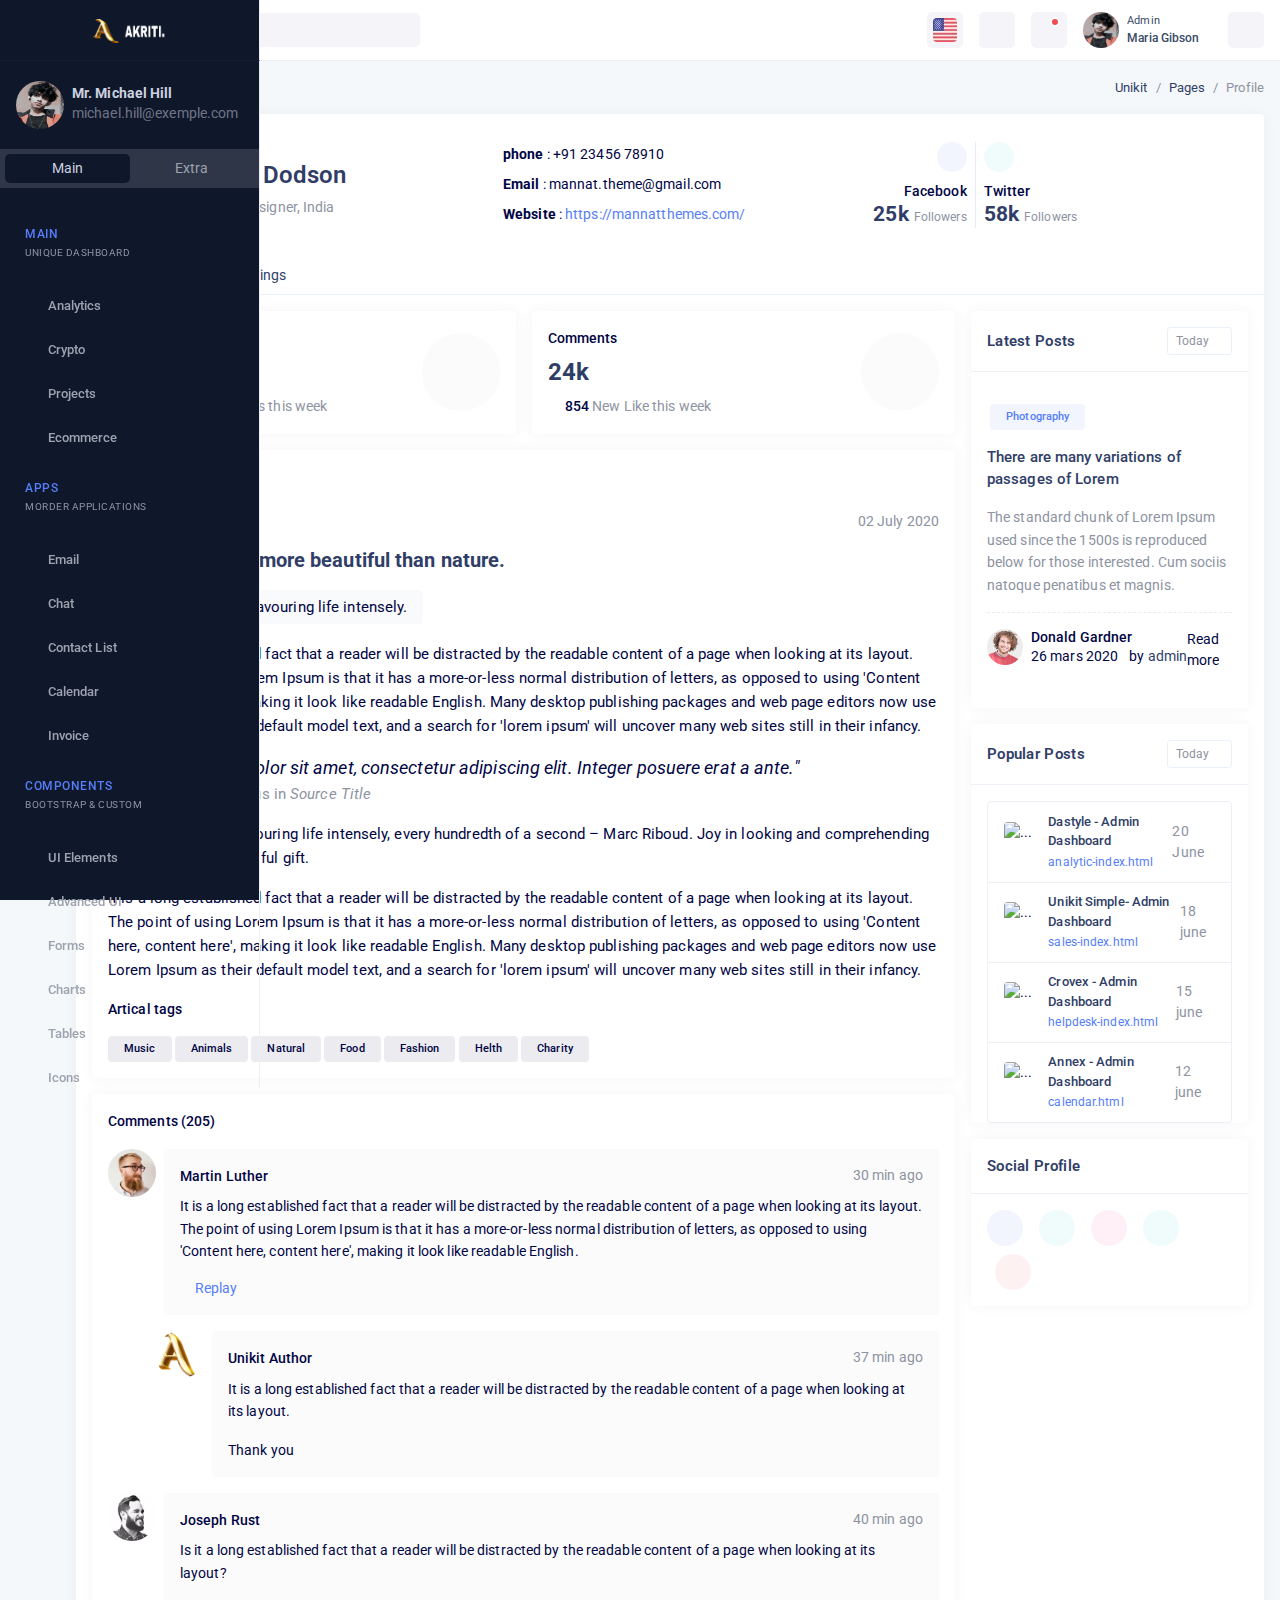
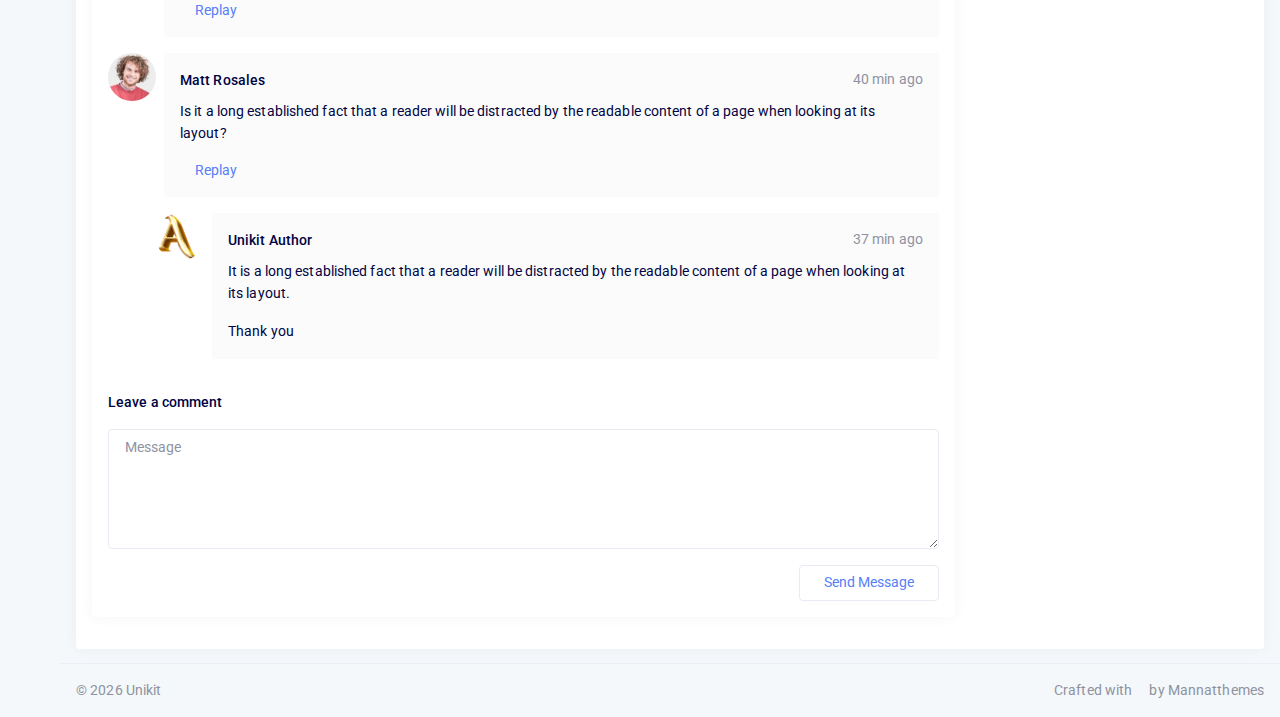
==== dashboard/pages-profile.html @ b18ce58a "Files added" ====
<!DOCTYPE html>
<html lang="en">

    <head>
        

        <meta charset="utf-8" />
                <title>Unikit - Admin & Dashboard Template</title>
                <meta name="viewport" content="width=device-width, initial-scale=1, shrink-to-fit=no">
                <meta content="Premium Multipurpose Admin & Dashboard Template" name="description" />
                <meta content="" name="author" />
                <meta http-equiv="X-UA-Compatible" content="IE=edge" />

                <!-- App favicon -->
                <link rel="shortcut icon" href="assets/images/favicon.ico">

       

        <link href="assets/plugins/tobii/tobii.min.css" rel="stylesheet" type="text/css" />

         <!-- App css -->
         <link href="assets/css/bootstrap.min.css" rel="stylesheet" type="text/css" />
         <link href="assets/css/icons.min.css" rel="stylesheet" type="text/css" />
         <link href="assets/css/app.min.css" rel="stylesheet" type="text/css" />

    </head>

    <body id="body" class="dark-sidebar">
    <!-- leftbar-menu -->
    <div class="left-sidebar">
        <!-- LOGO -->
        <div class="brand">
            <a href="index.html" class="logo">
                <span>
                    <img src="assets/images/logo-sm.png" alt="logo-small" class="logo-sm">
                </span>
                <span>
                    <img src="assets/images/logo.png" alt="logo-large" class="logo-lg logo-light">
                    <img src="assets/images/logo-dark.png" alt="logo-large" class="logo-lg logo-dark">
                </span>
            </a>
        </div>
        <div class="sidebar-user-pro media border-end">                    
            <div class="position-relative mx-auto">
                <img src="assets/images/users/user-4.jpg" alt="user" class="rounded-circle thumb-md">
                <span class="online-icon position-absolute end-0"><i class="mdi mdi-record text-success"></i></span>
            </div>
            <div class="media-body ms-2 user-detail align-self-center">
                <h5 class="font-14 m-0 fw-bold">Mr. Michael Hill </h5>  
                <p class="opacity-50 mb-0">michael.hill@exemple.com</p>          
            </div>                    
        </div>
        <div class="border-end">
            <ul class="nav nav-tabs menu-tab nav-justified" role="tablist">
                <li class="nav-item">
                    <a class="nav-link active" data-bs-toggle="tab" href="#Main" role="tab" aria-selected="true">M<span>ain</span></a>
                </li>
                <li class="nav-item">
                    <a class="nav-link" data-bs-toggle="tab" href="#Extra" role="tab" aria-selected="false">E<span>xtra</span></a>
                </li>
            </ul>
        </div>
        <!-- Tab panes -->
    
        <!--end logo-->
        <div class="menu-content h-100" data-simplebar>
            <div class="menu-body navbar-vertical">
                <div class="collapse navbar-collapse tab-content" id="sidebarCollapse">
                    <!-- Navigation -->
                    <ul class="navbar-nav tab-pane active" id="Main" role="tabpanel">
                        <li class="menu-label mt-0 text-primary font-12 fw-semibold">M<span>ain</span><br><span class="font-10 text-secondary fw-normal">Unique Dashboard</span></li>                    
                        <li class="nav-item">
                            <a class="nav-link" href="#sidebarAnalytics" data-bs-toggle="collapse" role="button"
                                aria-expanded="false" aria-controls="sidebarAnalytics">
                                <i class="ti ti-stack menu-icon"></i>
                                <span>Analytics</span>
                            </a>
                            <div class="collapse " id="sidebarAnalytics">
                                <ul class="nav flex-column">
                                    <li class="nav-item">
                                        <a class="nav-link" href="index.html">Dashboard</a>
                                    </li><!--end nav-item-->
                                    <li class="nav-item">
                                        <a href="analytics-customers.html" class="nav-link ">Customers</a>
                                    </li><!--end nav-item-->
                                    <li class="nav-item">
                                        <a href="analytics-reports.html" class="nav-link ">Reports</a>
                                    </li><!--end nav-item-->
                                </ul><!--end nav-->
                            </div><!--end sidebarAnalytics-->
                        </li><!--end nav-item-->

                        <li class="nav-item">
                            <a class="nav-link" href="#sidebarCrypto" data-bs-toggle="collapse" role="button"
                                aria-expanded="false" aria-controls="sidebarCrypto">
                                <i class="ti ti-currency-bitcoin menu-icon"></i>
                                <span>Crypto</span>
                            </a>
                            <div class="collapse " id="sidebarCrypto">
                                <ul class="nav flex-column">
                                    <li class="nav-item">
                                        <a class="nav-link" href="crypto-index.html">Dashboard</a>
                                    </li><!--end nav-item-->
                                    <li class="nav-item">
                                        <a class="nav-link" href="crypto-exchange.html">Exchange</a>
                                    </li><!--end nav-item-->
                                    <li class="nav-item">
                                        <a class="nav-link" href="crypto-wallet.html">Wallet</a>
                                    </li><!--end nav-item-->
                                    <li class="nav-item">
                                        <a class="nav-link" href="crypto-news.html">Crypto News</a>
                                    </li><!--end nav-item-->
                                    <li class="nav-item">
                                        <a class="nav-link" href="crypto-ico.html">ICO List</a>
                                    </li><!--end nav-item-->
                                    <li class="nav-item">
                                        <a class="nav-link" href="crypto-settings.html">Settings</a>
                                    </li><!--end nav-item-->
                                </ul><!--end nav-->
                            </div><!--end sidebarCrypto-->
                        </li><!--end nav-item-->

                        <li class="nav-item">
                            <a class="nav-link" href="#sidebarProjects" data-bs-toggle="collapse" role="button"
                                aria-expanded="false" aria-controls="sidebarProjects">
                                <i class="ti ti-brand-asana menu-icon"></i>
                                <span>Projects</span>
                            </a>
                            <div class="collapse " id="sidebarProjects">
                                <ul class="nav flex-column">
                                    <li class="nav-item">
                                        <a class="nav-link" href="projects-index.html">Dashboard</a>
                                    </li><!--end nav-item-->
                                    <li class="nav-item">
                                        <a class="nav-link" href="projects-clients.html">Clients</a>
                                    </li><!--end nav-item-->
                                    <li class="nav-item">
                                        <a class="nav-link" href="projects-team.html">Team</a>
                                    </li><!--end nav-item-->
                                    <li class="nav-item">
                                        <a class="nav-link" href="projects-project.html">Project</a>
                                    </li><!--end nav-item-->
                                    <li class="nav-item">
                                        <a class="nav-link" href="projects-task.html">Task</a>
                                    </li><!--end nav-item-->
                                    <li class="nav-item">
                                        <a class="nav-link" href="projects-kanban-board.html">Kanban Board</a>
                                    </li><!--end nav-item-->
                                    <li class="nav-item">
                                        <a class="nav-link" href="projects-chat.html">Chat</a>
                                    </li><!--end nav-item-->
                                    <li class="nav-item">
                                        <a class="nav-link" href="projects-users.html">Users</a>
                                    </li><!--end nav-item-->
                                    <li class="nav-item">
                                        <a class="nav-link" href="projects-create.html">Project Create</a>
                                    </li><!--end nav-item--> 
                                </ul><!--end nav-->
                            </div><!--end sidebarProjects-->
                        </li><!--end nav-item-->

                        <li class="nav-item">
                            <a class="nav-link" href="#sidebarEcommerce" data-bs-toggle="collapse" role="button"
                                aria-expanded="false" aria-controls="sidebarEcommerce">
                                <i class="ti ti-shopping-cart menu-icon"></i>
                                <span>Ecommerce</span>
                            </a>
                            <div class="collapse " id="sidebarEcommerce">
                                <ul class="nav flex-column">
                                    <li class="nav-item">
                                        <a class="nav-link" href="ecommerce-index.html">Dashboard</a>
                                    </li><!--end nav-item-->
                                    <li class="nav-item">
                                        <a class="nav-link" href="ecommerce-products.html">Products</a>
                                    </li><!--end nav-item-->
                                    <li class="nav-item">
                                        <a class="nav-link" href="ecommerce-product-list.html">Product List</a>
                                    </li><!--end nav-item-->
                                    <li class="nav-item">
                                        <a class="nav-link" href="ecommerce-product-detail.html">Product Detail</a>
                                    </li><!--end nav-item-->
                                    <li class="nav-item">
                                        <a class="nav-link" href="ecommerce-cart.html">Cart</a>
                                    </li><!--end nav-item-->
                                    <li class="nav-item">
                                        <a class="nav-link" href="ecommerce-checkout.html">Checkout</a>
                                    </li><!--end nav-item-->
                                </ul><!--end nav-->
                            </div><!--end sidebarEcommerce-->
                        </li><!--end nav-item-->

                        <li class="menu-label mt-0 text-primary font-12 fw-semibold">A<span>pps</span><br><span class="font-10 text-secondary fw-normal">Morder Applications</span></li>

                        <li class="nav-item">
                            <a class="nav-link" href="#sidebarEmail" data-bs-toggle="collapse" role="button"
                                aria-expanded="false" aria-controls="sidebarEmail">
                                <i class="ti ti-mail menu-icon"></i>
                                <span>Email</span>
                            </a>
                            <div class="collapse " id="sidebarEmail">
                                <ul class="nav flex-column">
                                    <li class="nav-item">
                                        <a class="nav-link" href="apps-email-inbox.html">Inbox</a>
                                    </li><!--end nav-item-->
                                    <li class="nav-item">
                                        <a class="nav-link" href="apps-email-read.html">Read Email</a>
                                    </li><!--end nav-item--> 
                                </ul><!--end nav-->
                            </div><!--end sidebarEmail-->
                        </li><!--end nav-item-->

                        <li class="nav-item">
                            <a class="nav-link" href="apps-chat.html"><i class="ti ti-brand-hipchat menu-icon"></i><span>Chat</span></a>
                        </li><!--end nav-item-->
                        <li class="nav-item">
                            <a class="nav-link" href="apps-contact-list.html"><i class="ti ti-headphones menu-icon"></i><span>Contact List</span></a>
                        </li><!--end nav-item-->
                        <li class="nav-item">
                            <a class="nav-link" href="apps-calendar.html"><i class="ti ti-calendar menu-icon"></i><span>Calendar</span></a>
                        </li><!--end nav-item-->
                        <li class="nav-item">
                            <a class="nav-link" href="apps-invoice.html"><i class="ti ti-file-invoice menu-icon"></i><span>Invoice</span></a>
                        </li><!--end nav-item-->
                        <li class="menu-label mt-0 text-primary font-12 fw-semibold">C<span>omponents</span><br><span class="font-10 text-secondary fw-normal">Bootstrap & Custom</span></li> 
                        <li class="nav-item">
                            <a class="nav-link" href="#sidebarElements" data-bs-toggle="collapse" role="button"
                                aria-expanded="false" aria-controls="sidebarElements">
                                <i class="ti ti-planet menu-icon"></i>
                            <span>UI Elements</span>
                            </a>
                            <div class="collapse " id="sidebarElements">
                                <ul class="nav flex-column">
                                    <li class="nav-item">
                                        <a class="nav-link" href="ui-alerts.html">Alerts</a>
                                    </li><!--end nav-item--> 
                                    <li class="nav-item">
                                        <a class="nav-link" href="ui-avatar.html">Avatar</a>
                                    </li><!--end nav-item-->
                                    <li class="nav-item">
                                        <a class="nav-link" href="ui-buttons.html">Buttons</a>
                                    </li><!--end nav-item-->
                                    <li class="nav-item">
                                        <a class="nav-link" href="ui-badges.html">Badges</a>
                                    </li><!--end nav-item-->
                                    <li class="nav-item">
                                        <a class="nav-link" href="ui-cards.html">Cards</a>
                                    </li><!--end nav-item-->
                                    <li class="nav-item">
                                        <a class="nav-link" href="ui-carousels.html">Carousels</a>
                                    </li><!--end nav-item-->                                
                                    <li class="nav-item">
                                        <a class="nav-link" href="ui-dropdowns.html">Dropdowns</a>
                                    </li><!--end nav-item-->                                   
                                    <li class="nav-item">
                                        <a class="nav-link" href="ui-grids.html">Grids</a>
                                    </li><!--end nav-item-->                                
                                    <li class="nav-item">
                                        <a class="nav-link" href="ui-images.html">Images</a>
                                    </li><!--end nav-item-->
                                    <li class="nav-item">
                                        <a class="nav-link" href="ui-list.html">List</a>
                                    </li><!--end nav-item-->                                   
                                    <li class="nav-item">
                                        <a class="nav-link" href="ui-modals.html">Modals</a>
                                    </li><!--end nav-item-->
                                    <li class="nav-item">
                                        <a class="nav-link" href="ui-navs.html">Navs</a>
                                    </li><!--end nav-item-->
                                    <li class="nav-item">
                                        <a class="nav-link" href="ui-navbar.html">Navbar</a>
                                    </li><!--end nav-item--> 
                                    <li class="nav-item">
                                        <a class="nav-link" href="ui-paginations.html">Paginations</a>
                                    </li><!--end nav-item-->   
                                    <li class="nav-item">
                                        <a class="nav-link" href="ui-popover-tooltips.html">Popover & Tooltips</a>
                                    </li><!--end nav-item-->                                
                                    <li class="nav-item">
                                        <a class="nav-link" href="ui-progress.html">Progress</a>
                                    </li><!--end nav-item-->                                
                                    <li class="nav-item">
                                        <a class="nav-link" href="ui-spinners.html">Spinners</a>
                                    </li><!--end nav-item-->
                                    <li class="nav-item">
                                        <a class="nav-link" href="ui-tabs-accordions.html">Tabs & Accordions</a>
                                    </li><!--end nav-item-->                               
                                    <li class="nav-item">
                                        <a class="nav-link" href="ui-typography.html">Typography</a>
                                    </li><!--end nav-item-->
                                    <li class="nav-item">
                                        <a class="nav-link" href="ui-videos.html">Videos</a>
                                    </li><!--end nav-item--> 
                                </ul><!--end nav-->
                            </div><!--end sidebarElements-->
                        </li><!--end nav-item-->

                        <li class="nav-item">
                            <a class="nav-link" href="#sidebarAdvancedUI" data-bs-toggle="collapse" role="button"
                                aria-expanded="false" aria-controls="sidebarAdvancedUI">
                                <i class="ti ti-chart-bubble menu-icon"></i>
                                <span>Advanced UI</span>
                            </a>
                            <div class="collapse " id="sidebarAdvancedUI">
                                <ul class="nav flex-column">
                                    <li class="nav-item">
                                        <a class="nav-link" href="advanced-animation.html">Animation</a>
                                    </li><!--end nav-item-->
                                    <li class="nav-item">
                                        <a class="nav-link" href="advanced-clipboard.html">Clip Board</a>
                                    </li><!--end nav-item-->
                                    <li class="nav-item">
                                        <a class="nav-link" href="advanced-dragula.html">Dragula</a>
                                    </li><!--end nav-item-->
                                    <li class="nav-item">
                                        <a class="nav-link" href="advanced-files.html">File Manager</a>
                                    </li><!--end nav-item--> 
                                    <li class="nav-item">
                                        <a class="nav-link" href="advanced-highlight.html">Highlight</a>
                                    </li><!--end nav-item-->
                                    <li class="nav-item">
                                        <a class="nav-link" href="advanced-rangeslider.html">Range Slider</a>
                                    </li><!--end nav-item-->
                                    <li class="nav-item">
                                        <a class="nav-link" href="advanced-ratings.html">Ratings</a>
                                    </li><!--end nav-item-->
                                    <li class="nav-item">
                                        <a class="nav-link" href="advanced-ribbons.html">Ribbons</a>
                                    </li><!--end nav-item-->                                  
                                    <li class="nav-item">
                                        <a class="nav-link" href="advanced-sweetalerts.html">Sweet Alerts</a>
                                    </li><!--end nav-item-->
                                    <li class="nav-item">
                                        <a class="nav-link" href="advanced-toasts.html">Toasts</a>
                                    </li><!--end nav-item-->
                                </ul><!--end nav-->
                            </div><!--end sidebarAdvancedUI-->
                        </li><!--end nav-item-->

                        <li class="nav-item">
                            <a class="nav-link" href="#sidebarForms" data-bs-toggle="collapse" role="button"
                                aria-expanded="false" aria-controls="sidebarForms">
                                <i class="ti ti-forms menu-icon"></i>
                                <span>Forms</span>
                            </a>
                            <div class="collapse " id="sidebarForms">
                                <ul class="nav flex-column">
                                    <li class="nav-item">
                                        <a class="nav-link" href="forms-elements.html">Basic Elements</a>
                                    </li><!--end nav-item-->
                                    <li class="nav-item">
                                        <a class="nav-link" href="forms-advanced.html">Advance Elements</a>
                                    </li><!--end nav-item-->
                                    <li class="nav-item">
                                        <a class="nav-link" href="forms-validation.html">Validation</a>
                                    </li><!--end nav-item-->
                                    <li class="nav-item">
                                        <a class="nav-link" href="forms-wizard.html">Wizard</a>
                                    </li><!--end nav-item-->
                                    <li class="nav-item">
                                        <a class="nav-link" href="forms-editors.html">Editors</a>
                                    </li><!--end nav-item-->
                                    <li class="nav-item">
                                        <a class="nav-link" href="forms-uploads.html">File Upload</a>
                                    </li><!--end nav-item-->
                                    <li class="nav-item">
                                        <a class="nav-link" href="forms-img-crop.html">Image Crop</a>
                                    </li><!--end nav-item-->
                                </ul><!--end nav-->
                            </div><!--end sidebarForms-->
                        </li><!--end nav-item-->

                        <li class="nav-item">
                            <a class="nav-link" href="#sidebarCharts" data-bs-toggle="collapse" role="button"
                                aria-expanded="false" aria-controls="sidebarCharts">
                                <i class="ti ti-chart-donut menu-icon"></i>
                            <span>Charts</span>
                            </a>
                            <div class="collapse " id="sidebarCharts">
                                <ul class="nav flex-column">
                                    <li class="nav-item">
                                        <a class="nav-link" href="charts-apex.html">Apex</a>
                                    </li><!--end nav-item-->
                                    <li class="nav-item">
                                        <a class="nav-link" href="charts-justgage.html">JustGage</a>
                                    </li><!--end nav-item-->
                                    <li class="nav-item">
                                        <a class="nav-link" href="charts-chartjs.html">Chartjs</a>
                                    </li><!--end nav-item--> 
                                    <li class="nav-item">
                                        <a class="nav-link" href="charts-toast-ui.html">Toast</a>
                                    </li><!--end nav-item--> 
                                </ul><!--end nav-->
                            </div><!--end sidebarCharts-->
                        </li><!--end nav-item-->

                        <li class="nav-item">
                            <a class="nav-link" href="#sidebarTables" data-bs-toggle="collapse" role="button"
                                aria-expanded="false" aria-controls="sidebarTables">
                                <i class="ti ti-table menu-icon"></i>
                                <span>Tables</span>
                            </a>
                            <div class="collapse " id="sidebarTables">
                                <ul class="nav flex-column">
                                    <li class="nav-item">
                                        <a class="nav-link" href="tables-basic.html">Basic</a>
                                    </li><!--end nav-item-->
                                    <li class="nav-item">
                                        <a class="nav-link" href="tables-datatable.html">Datatables</a>
                                    </li><!--end nav-item-->
                                    <li class="nav-item">
                                        <a class="nav-link" href="tables-editable.html">Editable</a>
                                    </li><!--end nav-item-->
                                </ul><!--end nav-->
                            </div><!--end sidebarTables-->
                        </li><!--end nav-item-->

                        <li class="nav-item">
                            <a class="nav-link" href="#sidebarIcons" data-bs-toggle="collapse" role="button"
                                aria-expanded="false" aria-controls="sidebarIcons">
                                <i class="ti ti-parachute menu-icon"></i>
                            <span>Icons</span>
                            </a>
                            <div class="collapse " id="sidebarIcons">
                                <ul class="nav flex-column">
                                    <li class="nav-item">
                                        <a class="nav-link" href="icons-materialdesign.html">Material Design</a>
                                    </li><!--end nav-item-->
                                    <li class="nav-item">
                                        <a class="nav-link" href="icons-fontawesome.html">Font awesome</a>
                                    </li><!--end nav-item-->
                                    <li class="nav-item">
                                        <a class="nav-link" href="icons-tabler.html">Tabler</a>
                                    </li><!--end nav-item-->
                                    <li class="nav-item">
                                        <a class="nav-link" href="icons-feather.html">Feather</a>
                                    </li><!--end nav-item-->
                                </ul><!--end nav-->
                            </div><!--end sidebarIcons-->
                        </li><!--end nav-item-->

                        <li class="nav-item">
                            <a class="nav-link" href="#sidebarMaps" data-bs-toggle="collapse" role="button"
                                aria-expanded="false" aria-controls="sidebarMaps">
                                <i class="ti ti-map menu-icon"></i>
                                <span>Maps</span>
                            </a>
                            <div class="collapse " id="sidebarMaps">
                                <ul class="nav flex-column">
                                    <li class="nav-item">
                                        <a class="nav-link" href="maps-google.html">Google Maps</a>
                                    </li><!--end nav-item-->
                                    <li class="nav-item">
                                        <a class="nav-link" href="maps-leaflet.html">Leaflet Maps</a>
                                    </li><!--end nav-item-->
                                    <li class="nav-item">
                                        <a class="nav-link" href="maps-vector.html">Vector Maps</a>
                                    </li><!--end nav-item--> 
                                </ul><!--end nav-->
                            </div><!--end sidebarMaps-->
                        </li><!--end nav-item-->

                        <li class="nav-item">
                            <a class="nav-link" href="#sidebarEmailTemplates" data-bs-toggle="collapse" role="button"
                                aria-expanded="false" aria-controls="sidebarEmailTemplates">
                                <i class="ti ti-target menu-icon"></i>
                                <span>Email Templates</span>
                            </a>
                            <div class="collapse " id="sidebarEmailTemplates">
                                <ul class="nav flex-column">
                                    <li class="nav-item">
                                        <a class="nav-link" href="email-templates-basic.html">Basic Action Email</a>
                                    </li><!--end nav-item-->
                                    <li class="nav-item">
                                        <a class="nav-link" href="email-templates-alert.html">Alert Email</a>
                                    </li><!--end nav-item-->
                                    <li class="nav-item">
                                        <a class="nav-link" href="email-templates-billing.html">Billing Email</a>
                                    </li><!--end nav-item-->
                                </ul><!--end nav-->
                            </div><!--end sidebarEmailTemplates-->
                        </li><!--end nav-item-->
                        <li class="menu-label mt-0 text-primary font-12 fw-semibold">C<span>rafted</span><br><span class="font-10 text-secondary fw-normal">Unique Extra Pages</span></li>  
                        <li class="nav-item">
                            <a class="nav-link" href="#sidebarPages" data-bs-toggle="collapse" role="button"
                                aria-expanded="false" aria-controls="sidebarPages">
                                <i class="ti ti-file-diff menu-icon"></i>
                                <span>Pages</span>
                            </a>
                            <div class="collapse " id="sidebarPages">
                                <ul class="nav flex-column">
                                   <li class="nav-item">
                                        <a class="nav-link" href="pages-profile.html">Profile</a>
                                    </li><!--end nav-item-->
                                    <li class="nav-item">
                                        <a class="nav-link" href="pages-tour.html">Tour</a>
                                    </li><!--end nav-item-->
                                    <li class="nav-item">
                                        <a class="nav-link" href="pages-timeline.html">Timeline</a>
                                    </li><!--end nav-item-->
                                    <li class="nav-item">
                                        <a class="nav-link" href="pages-treeview.html">Treeview</a>
                                    </li><!--end nav-item-->
                                    <li class="nav-item">
                                        <a class="nav-link" href="pages-starter.html">Starter Page</a>
                                    </li><!--end nav-item-->
                                    <li class="nav-item">
                                        <a class="nav-link" href="pages-pricing.html">Pricing</a>
                                    </li><!--end nav-item-->
                                    <li class="nav-item">
                                        <a class="nav-link" href="pages-blogs.html">Blogs</a>
                                    </li><!--end nav-item-->
                                    <li class="nav-item">
                                        <a class="nav-link" href="pages-faq.html">FAQs</a>
                                    </li><!--end nav-item-->
                                    <li class="nav-item">
                                        <a class="nav-link" href="pages-gallery.html">Gallery</a>
                                    </li><!--end nav-item-->
                                </ul><!--end nav-->
                            </div><!--end sidebarPages-->
                        </li><!--end nav-item-->
                        <li class="nav-item">
                            <a class="nav-link" href="#sidebarAuthentication" data-bs-toggle="collapse" role="button"
                                aria-expanded="false" aria-controls="sidebarAuthentication">
                                <i class="ti ti-shield-lock menu-icon"></i>
                                <span>Authentication</span>
                            </a>
                            <div class="collapse " id="sidebarAuthentication">
                                <ul class="nav flex-column">
                                   <li class="nav-item">
                                        <a class="nav-link" href="auth-login.html">Log in</a>
                                    </li><!--end nav-item-->
                                    <li class="nav-item">
                                        <a class="nav-link" href="auth-register.html">Register</a>
                                    </li><!--end nav-item-->
                                    <li class="nav-item">
                                        <a class="nav-link" href="auth-recover-pw.html">Re-Password</a>
                                    </li><!--end nav-item-->
                                    <li class="nav-item">
                                        <a class="nav-link" href="auth-lock-screen.html">Lock Screen</a>
                                    </li><!--end nav-item-->
                                    <li class="nav-item">
                                        <a class="nav-link" href="auth-404.html">Error 404</a>
                                    </li><!--end nav-item-->
                                    <li class="nav-item">
                                        <a class="nav-link" href="auth-500.html">Error 500</a>
                                    </li><!--end nav-item-->
                                </ul><!--end nav-->
                            </div><!--end sidebarAuthentication-->
                        </li><!--end nav-item-->
                    </ul>
                    <ul class="navbar-nav tab-pane" id="Extra" role="tabpanel">
                        <li>
                            <div class="update-msg text-center position-relative">
                                <button type="button" class="btn-close position-absolute end-0 me-2" aria-label="Close"></button>
                                <img src="assets/images/speaker-light.png" alt="" class="" height="110">
                                <h5 class="mt-0">Mannat Themes</h5>
                                <p class="mb-3">We Design and Develop Clean and High Quality Web Applications</p>
                                <a href="javascript: void(0);" class="btn btn-outline-warning btn-sm">Upgrade your plan</a>
                            </div>
                        </li>
                    </ul><!--end navbar-nav--->
                </div><!--end sidebarCollapse-->
            </div>
        </div>    
    </div>
    <!-- end left-sidenav-->
    <!-- end leftbar-menu-->

        <!-- Top Bar Start -->
        <!-- Top Bar Start -->
        <div class="topbar">            
            <!-- Navbar -->
            <nav class="navbar-custom" id="navbar-custom">    
                <ul class="list-unstyled topbar-nav float-end mb-0">
                    <li class="dropdown">
                        <a class="nav-link dropdown-toggle arrow-none nav-icon" data-bs-toggle="dropdown" href="#" role="button"
                        aria-haspopup="false" aria-expanded="false">
                        <img src="assets/images/flags/us_flag.jpg" alt="" class="thumb-xxs rounded">
                    </a>
                        <div class="dropdown-menu">
                            <a class="dropdown-item" href="#"><img src="assets/images/flags/us_flag.jpg" alt="" height="15" class="me-2">English</a>
                            <a class="dropdown-item" href="#"><img src="assets/images/flags/spain_flag.jpg" alt="" height="15" class="me-2">Spanish</a>
                            <a class="dropdown-item" href="#"><img src="assets/images/flags/germany_flag.jpg" alt="" height="15" class="me-2">German</a>
                            <a class="dropdown-item" href="#"><img src="assets/images/flags/french_flag.jpg" alt="" height="15" class="me-2">French</a>
                        </div>
                    </li><!--end topbar-language-->
            
                    <li class="dropdown notification-list">
                        <a class="nav-link dropdown-toggle arrow-none nav-icon" data-bs-toggle="dropdown" href="#" role="button"
                            aria-haspopup="false" aria-expanded="false">
                            <i class="ti ti-mail"></i>
                        </a>
                        <div class="dropdown-menu dropdown-menu-end dropdown-lg pt-0">
                
                            <h6 class="dropdown-item-text font-15 m-0 py-3 border-bottom d-flex justify-content-between align-items-center">
                                Emails <span class="badge bg-soft-primary badge-pill">3</span>
                            </h6> 
                            <div class="notification-menu" data-simplebar>
                                <!-- item-->
                                <a href="#" class="dropdown-item py-3">
                                    <small class="float-end text-muted ps-2">2 min ago</small>
                                    <div class="media">
                                        <div class="avatar-md bg-soft-primary">
                                            <img src="assets/images/users/user-1.jpg" alt="" class="thumb-sm rounded-circle">
                                        </div>
                                        <div class="media-body align-self-center ms-2 text-truncate">
                                            <h6 class="my-0 fw-normal text-dark">Your order is placed</h6>
                                            <small class="text-muted mb-0">Dummy text of the printing and industry.</small>
                                        </div><!--end media-body-->
                                    </div><!--end media-->
                                </a><!--end-item-->
                                <!-- item-->
                                <a href="#" class="dropdown-item py-3">
                                    <small class="float-end text-muted ps-2">10 min ago</small>
                                    <div class="media">
                                        <div class="avatar-md bg-soft-primary">
                                            <img src="assets/images/users/user-4.jpg" alt="" class="thumb-sm rounded-circle">
                                        </div>
                                        <div class="media-body align-self-center ms-2 text-truncate">
                                            <h6 class="my-0 fw-normal text-dark">Meeting with designers</h6>
                                            <small class="text-muted mb-0">It is a long established fact that a reader.</small>
                                        </div><!--end media-body-->
                                    </div><!--end media-->
                                </a><!--end-item-->
                                <!-- item-->
                                <a href="#" class="dropdown-item py-3">
                                    <small class="float-end text-muted ps-2">40 min ago</small>
                                    <div class="media">
                                        <div class="avatar-md bg-soft-primary">
                                            <img src="assets/images/users/user-2.jpg" alt="" class="thumb-sm rounded-circle">
                                        </div>
                                        <div class="media-body align-self-center ms-2 text-truncate">
                                            <h6 class="my-0 fw-normal text-dark">UX 3 Task complete.</h6>
                                            <small class="text-muted mb-0">Dummy text of the printing.</small>
                                        </div><!--end media-body-->
                                    </div><!--end media-->
                                </a><!--end-item-->
                                <!-- item-->
                                <a href="#" class="dropdown-item py-3">
                                    <small class="float-end text-muted ps-2">1 hr ago</small>
                                    <div class="media">
                                        <div class="avatar-md bg-soft-primary">
                                            <img src="assets/images/users/user-5.jpg" alt="" class="thumb-sm rounded-circle">
                                        </div>
                                        <div class="media-body align-self-center ms-2 text-truncate">
                                            <h6 class="my-0 fw-normal text-dark">Your order is placed</h6>
                                            <small class="text-muted mb-0">It is a long established fact that a reader.</small>
                                        </div><!--end media-body-->
                                    </div><!--end media-->
                                </a><!--end-item-->
                                <!-- item-->
                                <a href="#" class="dropdown-item py-3">
                                    <small class="float-end text-muted ps-2">2 hrs ago</small>
                                    <div class="media">
                                        <div class="avatar-md bg-soft-primary">
                                            <img src="assets/images/users/user-3.jpg" alt="" class="thumb-sm rounded-circle">
                                        </div>
                                        <div class="media-body align-self-center ms-2 text-truncate">
                                            <h6 class="my-0 fw-normal text-dark">Payment Successfull</h6>
                                            <small class="text-muted mb-0">Dummy text of the printing.</small>
                                        </div><!--end media-body-->
                                    </div><!--end media-->
                                </a><!--end-item-->
                            </div>
                            <!-- All-->
                            <a href="javascript:void(0);" class="dropdown-item text-center text-primary">
                                View all <i class="fi-arrow-right"></i>
                            </a>
                        </div>
                    </li>

                    <li class="dropdown notification-list">
                        <a class="nav-link dropdown-toggle arrow-none nav-icon" data-bs-toggle="dropdown" href="#" role="button"
                            aria-haspopup="false" aria-expanded="false">
                            <i class="ti ti-bell"></i>
                            <span class="alert-badge"></span>
                        </a>
                        <div class="dropdown-menu dropdown-menu-end dropdown-lg pt-0">
                
                            <h6 class="dropdown-item-text font-15 m-0 py-3 border-bottom d-flex justify-content-between align-items-center">
                                Notifications <span class="badge bg-soft-primary badge-pill">2</span>
                            </h6> 
                            <div class="notification-menu" data-simplebar>
                                <!-- item-->
                                <a href="#" class="dropdown-item py-3">
                                    <small class="float-end text-muted ps-2">2 min ago</small>
                                    <div class="media">
                                        <div class="avatar-md bg-soft-primary">
                                            <i class="ti ti-chart-arcs"></i>
                                        </div>
                                        <div class="media-body align-self-center ms-2 text-truncate">
                                            <h6 class="my-0 fw-normal text-dark">Your order is placed</h6>
                                            <small class="text-muted mb-0">Dummy text of the printing and industry.</small>
                                        </div><!--end media-body-->
                                    </div><!--end media-->
                                </a><!--end-item-->
                                <!-- item-->
                                <a href="#" class="dropdown-item py-3">
                                    <small class="float-end text-muted ps-2">10 min ago</small>
                                    <div class="media">
                                        <div class="avatar-md bg-soft-primary">
                                            <i class="ti ti-device-computer-camera"></i>
                                        </div>
                                        <div class="media-body align-self-center ms-2 text-truncate">
                                            <h6 class="my-0 fw-normal text-dark">Meeting with designers</h6>
                                            <small class="text-muted mb-0">It is a long established fact that a reader.</small>
                                        </div><!--end media-body-->
                                    </div><!--end media-->
                                </a><!--end-item-->
                                <!-- item-->
                                <a href="#" class="dropdown-item py-3">
                                    <small class="float-end text-muted ps-2">40 min ago</small>
                                    <div class="media">
                                        <div class="avatar-md bg-soft-primary">                                                    
                                            <i class="ti ti-diamond"></i>
                                        </div>
                                        <div class="media-body align-self-center ms-2 text-truncate">
                                            <h6 class="my-0 fw-normal text-dark">UX 3 Task complete.</h6>
                                            <small class="text-muted mb-0">Dummy text of the printing.</small>
                                        </div><!--end media-body-->
                                    </div><!--end media-->
                                </a><!--end-item-->
                                <!-- item-->
                                <a href="#" class="dropdown-item py-3">
                                    <small class="float-end text-muted ps-2">1 hr ago</small>
                                    <div class="media">
                                        <div class="avatar-md bg-soft-primary">
                                            <i class="ti ti-drone"></i>
                                        </div>
                                        <div class="media-body align-self-center ms-2 text-truncate">
                                            <h6 class="my-0 fw-normal text-dark">Your order is placed</h6>
                                            <small class="text-muted mb-0">It is a long established fact that a reader.</small>
                                        </div><!--end media-body-->
                                    </div><!--end media-->
                                </a><!--end-item-->
                                <!-- item-->
                                <a href="#" class="dropdown-item py-3">
                                    <small class="float-end text-muted ps-2">2 hrs ago</small>
                                    <div class="media">
                                        <div class="avatar-md bg-soft-primary">
                                            <i class="ti ti-users"></i>
                                        </div>
                                        <div class="media-body align-self-center ms-2 text-truncate">
                                            <h6 class="my-0 fw-normal text-dark">Payment Successfull</h6>
                                            <small class="text-muted mb-0">Dummy text of the printing.</small>
                                        </div><!--end media-body-->
                                    </div><!--end media-->
                                </a><!--end-item-->
                            </div>
                            <!-- All-->
                            <a href="javascript:void(0);" class="dropdown-item text-center text-primary">
                                View all <i class="fi-arrow-right"></i>
                            </a>
                        </div>
                    </li>

                    <li class="dropdown">
                        <a class="nav-link dropdown-toggle nav-user" data-bs-toggle="dropdown" href="#" role="button"
                            aria-haspopup="false" aria-expanded="false">
                            <div class="d-flex align-items-center">
                                <img src="assets/images/users/user-4.jpg" alt="profile-user" class="rounded-circle me-2 thumb-sm" />
                                <div>
                                    <small class="d-none d-md-block font-11">Admin</small>
                                    <span class="d-none d-md-block fw-semibold font-12">Maria Gibson <i
                                            class="mdi mdi-chevron-down"></i></span>
                                </div>
                            </div>
                        </a>
                        <div class="dropdown-menu dropdown-menu-end">
                        <a class="dropdown-item" href="pages-profile.html"><i class="ti ti-user font-16 me-1 align-text-bottom"></i> Profile</a>
                        <a class="dropdown-item" href="crypto-settings.html"><i class="ti ti-settings font-16 me-1 align-text-bottom"></i> Settings</a>
                        <div class="dropdown-divider mb-0"></div>
                        <a class="dropdown-item" href="auth-login.html"><i class="ti ti-power font-16 me-1 align-text-bottom"></i> Logout</a>
                    </div>
                    </li><!--end topbar-profile-->
                    <li class="notification-list">
                        <a class="nav-link arrow-none nav-icon offcanvas-btn" href="#" data-bs-toggle="offcanvas" data-bs-target="#Appearance" role="button" aria-controls="Rightbar">
                            <i class="ti ti-settings ti-spin"></i>
                        </a>
                    </li>   
                </ul><!--end topbar-nav-->

                <ul class="list-unstyled topbar-nav mb-0">                        
                    <li>
                        <button class="nav-link button-menu-mobile nav-icon" id="togglemenu">
                            <i class="ti ti-menu-2"></i>
                        </button>
                    </li> 
                    <li class="hide-phone app-search">
                        <form role="search" action="#" method="get">
                            <input type="search" name="search" class="form-control top-search mb-0" placeholder="Type text...">
                            <button type="submit"><i class="ti ti-search"></i></button>
                        </form>
                    </li>                       
                </ul>
            </nav>
            <!-- end navbar-->
        </div>
        <!-- Top Bar End -->
        <!-- Top Bar End -->

    <div class="page-wrapper">

        <!-- Page Content-->
        <div class="page-content-tab">

            <div class="container-fluid">
                <!-- Page-Title -->
                <div class="row">
                    <div class="col-sm-12">
                        <div class="page-title-box">
                            <div class="float-end">
                                <ol class="breadcrumb">
                                    <li class="breadcrumb-item"><a href="#">Unikit</a></li>
                                    <li class="breadcrumb-item"><a href="#">Pages</a></li>
                                    <li class="breadcrumb-item active">Profile</li>
                                </ol>
                            </div>
                            <h4 class="page-title">Profile</h4>
                        </div>
                        <!--end page-title-box-->
                    </div>
                    <!--end col-->
                </div>
                <!-- end page title end breadcrumb -->
                <div class="row">
                    <div class="col-12">
                        <div class="card">
                            <div class="card-body">
                                <div class="met-profile">
                                    <div class="row">
                                        <div class="col-lg-4 align-self-center mb-3 mb-lg-0">
                                            <div class="met-profile-main">
                                                <div class="met-profile-main-pic">
                                                    <img src="assets/images/users/user-4.jpg" alt="" height="110" class="rounded-circle">
                                                    <span class="met-profile_main-pic-change">
                                                        <i class="fas fa-camera"></i>
                                                    </span>
                                                </div>
                                                <div class="met-profile_user-detail">
                                                    <h5 class="met-user-name">Rosa Dodson</h5>                                                        
                                                    <p class="mb-0 met-user-name-post">UI/UX Designer, India</p>                                                        
                                                </div>
                                            </div>                                                
                                        </div><!--end col-->
                                        
                                        <div class="col-lg-4 ms-auto align-self-center">
                                            <ul class="list-unstyled personal-detail mb-0">
                                                <li class=""><i class="las la-phone mr-2 text-secondary font-22 align-middle"></i> <b> phone </b> : +91 23456 78910</li>
                                                <li class="mt-2"><i class="las la-envelope text-secondary font-22 align-middle mr-2"></i> <b> Email </b> : mannat.theme@gmail.com</li>
                                                <li class="mt-2"><i class="las la-globe text-secondary font-22 align-middle mr-2"></i> <b> Website </b> : 
                                                    <a href="https://mannatthemes.com/" class="font-14 text-primary">https://mannatthemes.com/</a> 
                                                </li>                                                   
                                            </ul>
                                           
                                        </div><!--end col-->
                                        <div class="col-lg-4 align-self-center">
                                            <div class="row">
                                                <div class="col-auto text-end border-end">
                                                    <button type="button" class="btn btn-soft-primary btn-icon-circle btn-icon-circle-sm mb-2">
                                                        <i class="fab fa-facebook-f"></i>
                                                    </button>
                                                    <p class="mb-0 fw-semibold">Facebook</p>
                                                    <h4 class="m-0 fw-bold">25k <span class="text-muted font-12 fw-normal">Followers</span></h4>
                                                </div><!--end col-->
                                                <div class="col-auto">
                                                    <button type="button" class="btn btn-soft-info btn-icon-circle btn-icon-circle-sm mb-2">
                                                        <i class="fab fa-twitter"></i>
                                                    </button>
                                                    <p class="mb-0 fw-semibold">Twitter</p>
                                                    <h4 class="m-0 fw-bold">58k <span class="text-muted font-12 fw-normal">Followers</span></h4>
                                                </div><!--end col-->
                                            </div><!--end row-->                                               
                                        </div><!--end col-->
                                    </div><!--end row-->
                                </div><!--end f_profile-->                                                                                
                            </div><!--end card-body-->  
                            <div class="card-body p-0">    
                                <!-- Nav tabs -->
                                <ul class="nav nav-tabs" role="tablist">
                                    <li class="nav-item">
                                        <a class="nav-link active" data-bs-toggle="tab" href="#Post" role="tab" aria-selected="true">Post</a>
                                    </li>
                                    <li class="nav-item">
                                        <a class="nav-link" data-bs-toggle="tab" href="#Gallery" role="tab" aria-selected="false">Gallery</a>
                                    </li>                                                
                                    <li class="nav-item">
                                        <a class="nav-link" data-bs-toggle="tab" href="#Settings" role="tab" aria-selected="false">Settings</a>
                                    </li>
                                </ul>

                                <!-- Tab panes -->
                                <div class="tab-content">
                                    <div class="tab-pane p-3 active" id="Post" role="tabpanel">
                                        <div class="row">
                                            <div class="col-lg-9">
                                                <div class="row">
                                                    <div class="col-lg-6">
                                                        <div class="card">                                                        
                                                            <div class="card-body  report-card">
                                                                <div class="row d-flex justify-content-center">
                                                                    <div class="col">
                                                                        <p class="text-dark mb-1 fw-semibold">Views</p>
                                                                        <h3 class="my-2 font-24 fw-bold">24k</h3>
                                                                        <p class="mb-0 text-truncate text-muted"><i class="ti ti-bell text-warning font-18"></i>
                                                                            <span class="text-dark fw-semibold">1500</span> New subscribers this week
                                                                        </p>
                                                                    </div>
                                                                    <div class="col-auto align-self-center">
                                                                        <div class="d-flex justify-content-center align-items-center thumb-xl bg-light-alt rounded-circle mx-auto">
                                                                            <i class="ti ti-eye font-30 align-self-center text-muted"></i>
                                                                        </div>                                                                    
                                                                    </div>
                                                                </div>
                                                            </div><!--end card-body-->          
                                                        </div> <!--end card-->    
                                                    </div><!--end col-->
                                                    <div class="col-lg-6">
                                                        <div class="card">                                                        
                                                            <div class="card-body  report-card">
                                                                <div class="row d-flex justify-content-center">
                                                                    <div class="col">
                                                                        <p class="text-dark mb-1 fw-semibold">Comments</p>
                                                                        <h3 class="my-2 font-24 fw-bold">24k</h3>
                                                                        <p class="mb-0 text-truncate text-muted"><i class="ti ti-thumb-up text-success font-18"></i>
                                                                            <span class="text-dark fw-semibold">854</span> New Like this week
                                                                        </p>
                                                                    </div>
                                                                    <div class="col-auto align-self-center">
                                                                        <div class="d-flex justify-content-center align-items-center thumb-xl bg-light-alt rounded-circle mx-auto">
                                                                            <i class="ti ti-brand-hipchat font-30 align-self-center text-muted"></i>
                                                                        </div>
                                                                    </div>
                                                                </div>
                                                            </div><!--end card-body-->          
                                                        </div> <!--end card-->    
                                                    </div><!--end col-->
                                                </div><!--end row--> 
                                                <div class="card">
                                                    <div class="card-body">                                                    
                                                        <img src="assets/images/small/1.jpg" alt="" class="img-fluid">
                                                        <div class="post-title mt-4">
                                                            <div class="row">
                                                                <div class="col">
                                                                    <span class="badge badge-soft-primary">Natural</span>
                                                                </div><!--end col-->
                                                                <div class="col-auto">
                                                                    <span class="text-muted"><i class="far fa-calendar me-1"></i>02 July 2020</span>
                                                                </div><!--end col-->
                                                            </div><!--end row-->
                                                           
                                                            <h5 href="#" class="font-20 fw-bold d-block mt-3 mb-4">There is nothing more beautiful than nature.</h5>
                                                            <span class="font-15 bg-light py-2 px-3 rounded">Taking pictures is savouring life intensely.</span>
                                                            <p class="font-15 mt-4">It is a long established fact that a reader will be distracted by the readable content of 
                                                                a page when looking at its layout. The point of using Lorem Ipsum is that it has a 
                                                                more-or-less normal distribution of letters, as opposed to using 
                                                                'Content here, content here', making it look like readable English. 
                                                                Many desktop publishing packages and web page editors now use Lorem Ipsum 
                                                                as their default model text, and a search for 'lorem ipsum' will uncover many
                                                                 web sites still in their infancy. 
    
                                                            </p>
                                                            <blockquote class="blockquote border-start ps-4">
                                                                <p class="font-18"><i>"Lorem ipsum dolor sit amet, consectetur adipiscing elit. Integer posuere erat a ante."</i></p>
                                                                <footer class="blockquote-footer">Someone famous in <cite title="Source Title">Source Title</cite></footer>
                                                            </blockquote>
                                                            <p class="font-15">Taking pictures is savouring life intensely, every hundredth of a second – Marc Riboud.
                                                                Joy in looking and comprehending is nature’s most beautiful gift.</p>
                                                            <p class="font-15 mb-0">It is a long established fact that a reader will be distracted by the readable content of 
                                                                a page when looking at its layout. The point of using Lorem Ipsum is that it has a 
                                                                more-or-less normal distribution of letters, as opposed to using 
                                                                'Content here, content here', making it look like readable English. 
                                                                Many desktop publishing packages and web page editors now use Lorem Ipsum 
                                                                as their default model text, and a search for 'lorem ipsum' will uncover many
                                                                 web sites still in their infancy. 
    
                                                            </p>
                                                        </div>
                                                    </div>
                                                    <div class="card-body pt-0">
                                                        <div class="row mb-3">
                                                            <div class="col">
                                                                <p class="text-dark fw-semibold mb-0">Artical tags</p>
                                                            </div>
                                                        </div>
                                                        <span class="badge bg-soft-dark px-3 py-2 fw-semibold">Music</span>
                                                        <span class="badge bg-soft-dark px-3 py-2 fw-semibold">Animals</span>
                                                        <span class="badge bg-soft-dark px-3 py-2 fw-semibold">Natural</span>
                                                        <span class="badge bg-soft-dark px-3 py-2 fw-semibold">Food</span>
                                                        <span class="badge bg-soft-dark px-3 py-2 fw-semibold">Fashion</span>
                                                        <span class="badge bg-soft-dark px-3 py-2 fw-semibold">Helth</span>
                                                        <span class="badge bg-soft-dark px-3 py-2 fw-semibold">Charity</span>
                                                    </div>
                                                </div>   
                                                <div class="card">
                                                    <div class="card-body pb-0">
                                                        <div class="row">
                                                            <div class="col">
                                                                <p class="text-dark fw-semibold mb-0">Comments (205)</p>
                                                            </div><!--end col-->
                                                        </div><!--end row-->    
                                                    </div><!--end card-body-->  
                                                    <div class="card-body border-bottom-dashed"> 
                                                        <ul class="list-unstyled mb-0">
                                                            <li>
                                                                <div class="row">
                                                                    <div class="col-auto">
                                                                        <img src="assets/images/users/user-2.jpg" alt="" class="thumb-md rounded-circle">
                                                                    </div><!--end col-->
                                                                    <div class="col">
                                                                        <div class="comment-body ms-n2 bg-light-alt p-3">
                                                                            <div class="row">
                                                                                <div class="col">
                                                                                    <p class="text-dark fw-semibold mb-2">Martin Luther</p>
                                                                                </div><!--end col-->
                                                                                <div class="col-auto">
                                                                                    <span class="text-muted"><i class="far fa-clock me-1"></i>30 min ago</span>
                                                                                </div><!--end col-->
                                                                            </div><!--end row-->                                                                
                                                                            <p>It is a long established fact that a reader will be distracted by the 
                                                                                readable content of a page when looking at its layout. The point of 
                                                                                using Lorem Ipsum is that it has a more-or-less normal distribution of letters, 
                                                                                as opposed to using 'Content here, content here', making it look like readable English.
                                                                            </p>
                                                                            <a href="#" class="text-primary"><i class="fas fa-reply me-1"></i>Replay</a>
                                                                        </div>
                                                                    </div><!--end col-->
                                                                </div><!--end row-->
                                                                <ul class="list-unstyled ms-5">
                                                                    <li>
                                                                        <div class="row mt-3">
                                                                            <div class="col-auto">
                                                                                <img src="assets/images/logo-sm.png" alt="" class="thumb-md rounded-circle">
                                                                            </div><!--end col-->
                                                                            <div class="col">
                                                                                <div class="comment-body ms-n2 bg-light-alt p-3">
                                                                                    <div class="row">
                                                                                        <div class="col">
                                                                                            <p class="text-dark fw-semibold mb-2">Unikit Author</p>
                                                                                        </div><!--end col-->
                                                                                        <div class="col-auto">
                                                                                            <span class="text-muted"><i class="far fa-clock me-1"></i>37 min ago</span>
                                                                                        </div><!--end col-->
                                                                                    </div><!--end row-->                                                                
                                                                                    <p>It is a long established fact that a reader will be distracted by the 
                                                                                        readable content of a page when looking at its layout. 
                                                                                    </p>
                                                                                    <p class="mb-0">Thank you</p>
                                                                                </div>
                                                                            </div><!--end col-->
                                                                        </div><!--end row-->
                                                                    </li>
                                                                </ul>
                                                            </li>
                                                            <li class="mt-3">
                                                                <div class="row">
                                                                    <div class="col-auto">
                                                                        <img src="assets/images/users/user-1.jpg" alt="" class="thumb-md rounded-circle">
                                                                    </div><!--end col-->
                                                                    <div class="col">
                                                                        <div class="comment-body ms-n2 bg-light-alt p-3">
                                                                            <div class="row">
                                                                                <div class="col">
                                                                                    <p class="text-dark fw-semibold mb-2">Joseph Rust</p>
                                                                                </div><!--end col-->
                                                                                <div class="col-auto">
                                                                                    <span class="text-muted"><i class="far fa-clock me-1"></i>40 min ago</span>
                                                                                </div><!--end col-->
                                                                            </div><!--end row-->                                                                
                                                                            <p>Is it a long established fact that a reader will be distracted by the 
                                                                                readable content of a page when looking at its layout?
                                                                            </p>
                                                                            <a href="#" class="text-primary"><i class="fas fa-reply me-1"></i>Replay</a>
                                                                        </div>
                                                                    </div><!--end col-->
                                                                </div><!--end row--> 
                                                            </li>
                                                            <li class="mt-3">
                                                                <div class="row">
                                                                    <div class="col-auto">
                                                                        <img src="assets/images/users/user-5.jpg" alt="" class="thumb-md rounded-circle">
                                                                    </div><!--end col-->
                                                                    <div class="col">
                                                                        <div class="comment-body ms-n2 bg-light-alt p-3">
                                                                            <div class="row">
                                                                                <div class="col">
                                                                                    <p class="text-dark fw-semibold mb-2">Matt Rosales</p>
                                                                                </div><!--end col-->
                                                                                <div class="col-auto">
                                                                                    <span class="text-muted"><i class="far fa-clock me-1"></i>40 min ago</span>
                                                                                </div><!--end col-->
                                                                            </div><!--end row-->                                                                
                                                                            <p>Is it a long established fact that a reader will be distracted by the 
                                                                                readable content of a page when looking at its layout?
                                                                            </p>
                                                                            <a href="#" class="text-primary"><i class="fas fa-reply me-1"></i>Replay</a>
                                                                        </div>
                                                                    </div><!--end col-->
                                                                </div><!--end row-->
                                                                <ul class="list-unstyled ms-5">
                                                                    <li>
                                                                        <div class="row mt-3">
                                                                            <div class="col-auto">
                                                                                <img src="assets/images/logo-sm.png" alt="" class="thumb-md rounded-circle">
                                                                            </div><!--end col-->
                                                                            <div class="col">
                                                                                <div class="comment-body ms-n2 bg-light-alt p-3">
                                                                                    <div class="row">
                                                                                        <div class="col">
                                                                                            <p class="text-dark fw-semibold mb-2">Unikit Author</p>
                                                                                        </div><!--end col-->
                                                                                        <div class="col-auto">
                                                                                            <span class="text-muted"><i class="far fa-clock me-1"></i>37 min ago</span>
                                                                                        </div><!--end col-->
                                                                                    </div><!--end row-->                                                                
                                                                                    <p>It is a long established fact that a reader will be distracted by the 
                                                                                        readable content of a page when looking at its layout. 
                                                                                    </p>
                                                                                    <p class="mb-0">Thank you</p>
                                                                                </div>
                                                                            </div><!--end col-->
                                                                        </div><!--end row-->
                                                                    </li>
                                                                </ul> 
                                                            </li>
                                                        </ul> 
                                                    </div><!--end card-body--> 
                                                    <div class="card-body">
                                                        <div class="row">
                                                            <div class="col">
                                                                <p class="text-dark fw-semibold mb-0">Leave a comment</p>
                                                            </div><!--end col-->
                                                        </div><!--end row-->
                                                    </div><!--end card-body--> 
                                                    <div class="card-body pt-0">
                                                        <form>
                                                            <div class="form-group mb-3">
                                                                <textarea class="form-control" rows="5" id="leave_comment" placeholder="Message"></textarea>
                                                            </div>
                                                            <div class="row">
                                                                <div class="col-sm-12 text-end">
                                                                    <button type="submit" class="btn btn-de-primary px-4">Send Message</button>
                                                                </div>
                                                            </div>
                                                        </form>
                                                    </div><!--end card-body-->             
                                                </div> <!--end card-->  
                                            </div><!--end col-->
                                            <div class="col-lg-3">
                                                <div class="card">
                                                    <div class="card-header">
                                                        <div class="row align-items-center">
                                                            <div class="col">                      
                                                                <h4 class="card-title">Latest Posts</h4>                      
                                                            </div><!--end col-->
                                                            <div class="col-auto"> 
                                                                <div class="dropdown">
                                                                    <a href="#" class="btn btn-sm btn-outline-light dropdown-toggle" data-bs-toggle="dropdown" aria-haspopup="true" aria-expanded="false">
                                                                       Today<i class="las la-angle-down ms-1"></i>
                                                                    </a>
                                                                    <div class="dropdown-menu dropdown-menu-right">
                                                                        <a class="dropdown-item" href="#">Today</a>
                                                                        <a class="dropdown-item" href="#">Yesterday</a>
                                                                        <a class="dropdown-item" href="#">Last Week</a>
                                                                    </div>
                                                                </div>               
                                                            </div><!--end col-->
                                                        </div>  <!--end row-->                                  
                                                    </div><!--end card-header-->
                                                    <div class="card-body">
                                                        <div class="blog-card">
                                                            <img src="assets/images/small/img-1.jpg" alt="" class="img-fluid rounded">
                                                            <span class="badge badge-purple px-3 py-2 bg-soft-primary fw-semibold mt-3">Photography</span>   
                                                            <h4 class="my-3 font-15">
                                                                <a href="" class="">There are many variations of passages of Lorem</a>
                                                            </h4>
                                                            <p class="text-muted">The standard chunk of Lorem Ipsum used since the 1500s is reproduced below for those interested. Cum sociis natoque penatibus et magnis.</p>
                                                            <hr class="hr-dashed">
                                                            <div class="d-flex justify-content-between">
                                                                <div class="meta-box">
                                                                    <div class="media">
                                                                        <img src="assets/images/users/user-5.jpg" alt="" class="thumb-sm rounded-circle me-2">                                       
                                                                        <div class="media-body align-self-center text-truncate">
                                                                            <h6 class="m-0 text-dark">Donald Gardner</h6>
                                                                            <ul class="p-0 list-inline mb-0">
                                                                                <li class="list-inline-item">26 mars 2020</li>
                                                                                <li class="list-inline-item">by <a href="">admin</a></li>
                                                                            </ul>
                                                                        </div><!--end media-body-->
                                                                    </div>                                            
                                                                </div><!--end meta-box-->
                                                                <div class="align-self-center">
                                                                    <a href="#" class="text-dark">Read more <i class="fas fa-long-arrow-alt-right"></i></a>
                                                                </div>
                                                            </div>                                        
                                                        </div><!--end blog-card-->                                                                                   
                                                    </div><!--end card-body-->
                                                </div><!--end card-->
                                                <div class="card">
                                                    <div class="card-header">
                                                        <div class="row align-items-center">
                                                            <div class="col">                      
                                                                <h4 class="card-title">Popular Posts</h4>                      
                                                            </div><!--end col-->
                                                            <div class="col-auto"> 
                                                                <div class="dropdown">
                                                                    <a href="#" class="btn btn-sm btn-outline-light dropdown-toggle" data-bs-toggle="dropdown" aria-haspopup="true" aria-expanded="false">
                                                                       Today<i class="las la-angle-down ms-1"></i>
                                                                    </a>
                                                                    <div class="dropdown-menu dropdown-menu-right">
                                                                        <a class="dropdown-item" href="#">Today</a>
                                                                        <a class="dropdown-item" href="#">Yesterday</a>
                                                                        <a class="dropdown-item" href="#">Last Week</a>
                                                                    </div>
                                                                </div>               
                                                            </div><!--end col-->
                                                        </div>  <!--end row-->                                  
                                                    </div><!--end card-header-->
                                                    <div class="card-body">
                                                        <ul class="list-group custom-list-group mb-n3">
                                                            <li class="list-group-item align-items-center d-flex justify-content-between">
                                                                <div class="media">
                                                                    <img src="assets/images/small/img-2.jpg" height="40" class="me-3 align-self-center rounded" alt="...">
                                                                    <div class="media-body align-self-center"> 
                                                                        <a href="#" class="m-0 d-block fw-semibold font-13">Dastyle - Admin Dashboard</a>
                                                                        <a href="#" class="font-12 text-primary">analytic-index.html</a>                                                                                           
                                                                    </div><!--end media body-->
                                                                </div>
                                                                <div class="align-self-center">
                                                                    <span class="text-muted mb-n2">20 June</span>
                                                                </div>                                            
                                                            </li>
                                                            <li class="list-group-item align-items-center d-flex justify-content-between">
                                                                <div class="media">
                                                                    <img src="assets/images/small/img-1.jpg" height="40" class="me-3 align-self-center rounded" alt="...">
                                                                    <div class="media-body align-self-center"> 
                                                                        <a href="#" class="m-0 d-block fw-semibold font-13">Unikit Simple- Admin Dashboard</a>
                                                                        <a href="#" class="font-12 text-primary">sales-index.html</a>                                                                                           
                                                                    </div><!--end media body-->
                                                                </div>
                                                                <div class="align-self-center">
                                                                    <span class="text-muted mb-n2">18 june</span>
                                                                </div>
                                                            </li>
                                                            <li class="list-group-item align-items-center d-flex justify-content-between">
                                                                <div class="media">
                                                                    <img src="assets/images/small/img-4.jpg" height="40" class="me-3 align-self-center rounded" alt="...">
                                                                    <div class="media-body align-self-center"> 
                                                                        <a href="#" class="m-0 d-block fw-semibold font-13">Crovex - Admin Dashboard</a>
                                                                        <a href="#" class="font-12 text-primary">helpdesk-index.html</a>                                                                                           
                                                                    </div><!--end media body-->
                                                                </div>
                                                                <div class="align-self-center">
                                                                    <span class="text-muted mb-n2">15 june</span>
                                                                </div>   
                                                            </li>
                                                            <li class="list-group-item align-items-center d-flex justify-content-between">
                                                                <div class="media">
                                                                    <img src="assets/images/small/img-5.jpg" height="40" class="me-3 align-self-center rounded" alt="...">
                                                                    <div class="media-body align-self-center"> 
                                                                        <a href="#" class="m-0 d-block fw-semibold font-13">Annex - Admin Dashboard</a>
                                                                        <a href="#" class="font-12 text-primary">calendar.html</a>                                                                                           
                                                                    </div><!--end media body-->
                                                                </div>
                                                                <div class="align-self-center">
                                                                    <span class="text-muted mb-n2">12 june</span>
                                                                </div>   
                                                            </li>
                                                        </ul>                                    
                                                    </div><!--end card-body--> 
                                                </div><!--end card-->
                                                
                                                <div class="card">
                                                    <div class="card-header">
                                                        <div class="row align-items-center">
                                                            <div class="col">                      
                                                                <h4 class="card-title">Social Profile</h4>                      
                                                            </div><!--end col-->                                                       
                                                        </div>  <!--end row-->                                  
                                                    </div><!--end card-header-->
                                                    <div class="card-body">
                                                        <div class="button-list btn-social-icon">                                                
                                                            <button type="button" class="btn btn-soft-primary btn-icon-circle">
                                                                <i class="fab fa-facebook-f"></i>
                                                            </button>
                    
                                                            <button type="button" class="btn btn-soft-info btn-icon-circle ms-2">
                                                                <i class="fab fa-twitter"></i>
                                                            </button>
                    
                                                            <button type="button" class="btn btn-soft-pink btn-icon-circle  ms-2">
                                                                <i class="fab fa-dribbble"></i>
                                                            </button>
                                                            <button type="button" class="btn btn-soft-info btn-icon-circle  ms-2">
                                                                <i class="fab fa-linkedin-in"></i>
                                                            </button>
                                                            <button type="button" class="btn btn-soft-danger btn-icon-circle  ms-2">
                                                                <i class="fab fa-google-plus-g"></i>
                                                            </button>
                                                        </div>
                                                    </div><!--end card-body-->
                                                </div><!--end card-->                                            
                                            </div><!--end col-->
                                        </div><!--end row-->  
                                    </div>
                                    <div class="tab-pane p-3" id="Gallery" role="tabpanel">
                                        <div class="row">                    
                                            <div class="col-md-6 col-lg-auto filters-group-wrap">
                                                <div class="filters-group mb-3">
                                                    <div class="btn-group filter-options">
                                                        <button class="btn btn-primary" data-group="fashion">Fashion</button>
                                                        <button class="btn btn-primary" data-group="animal">Animal</button>
                                                        <button class="btn btn-primary" data-group="food">Food</button>
                                                    </div>
                                                </div>
                                            </div><!--end col-->
                                        </div><!--end row-->
                                        
                                          
                                        <div id="grid" class="row g-0">
                                            <div class="col-md-4 col-lg-3 picture-item" data-groups='["fashion"]'>
                                                <a href="assets/images/small/img-1.jpg" class="lightbox">
                                                    <img src="assets/images/small/img-1.jpg" alt="" class="img-fluid" />
                                                </a>  
                                            </div><!--end col-->
                                            <div class="col-md-4 col-lg-3 picture-item picture-item--overlay" data-groups='["food"]'>
                                                <a href="assets/images/small/img-2.jpg" class="lightbox">
                                                    <img src="assets/images/small/img-2.jpg" alt="" class="img-fluid" />
                                                </a> 
                                            </div><!--end col-->
                                            <div class="col-md-4 col-lg-3 picture-item" data-groups='["animal"]'>
                                                <a href="assets/images/small/img-3.jpg" class="lightbox">
                                                    <img src="assets/images/small/img-3.jpg" alt="" class="img-fluid" />
                                                </a> 
                                            </div><!--end col-->
                                            <div class="col-md-4 col-lg-3 picture-item picture-item--h2" data-groups='["food"]'>
                                                <a href="assets/images/small/img-4.jpg" class="lightbox">
                                                    <img src="assets/images/small/img-4.jpg" alt="" class="img-fluid" />
                                                </a> 
                                            </div><!--end col-->
                                            <div class="col-md-4 col-lg-3 picture-item" data-groups='["food", "animal"]'>
                                                <a href="assets/images/small/img-5.jpg" class="lightbox">
                                                    <img src="assets/images/small/img-5.jpg" alt="" class="img-fluid" />
                                                </a> 
                                            </div><!--end col-->
                                            <div class="col-md-4 col-lg-3 picture-item picture-item--overlay" data-groups='["fashion"]'>
                                                <a href="assets/images/small/img-6.jpg" class="lightbox">
                                                    <img src="assets/images/small/img-6.jpg" alt="" class="img-fluid" />
                                                </a> 
                                            </div><!--end col-->
                                            <div class="col-md-4 col-lg-3 picture-item picture-item--h2" data-groups='["food"]'>
                                                <a href="assets/images/small/img-2.jpg" class="lightbox">
                                                    <img src="assets/images/small/img-2.jpg" alt="" class="img-fluid" />
                                                </a> 
                                            </div><!--end col-->
                                            <div class="col-md-4 col-lg-3 picture-item picture-item--h2" data-groups='["fashion"]'>
                                                <a href="assets/images/small/img-1.jpg" class="lightbox">
                                                    <img src="assets/images/small/img-1.jpg" alt="" class="img-fluid" />
                                                </a> 
                                            </div> <!--end col-->                     
                                        </div><!--end row-->
                                    </div>                                                
                                    <div class="tab-pane p-3" id="Settings" role="tabpanel">
                                        <div class="row">
                                            <div class="col-lg-6 col-xl-6">
                                                <div class="card">
                                                    <div class="card-header">
                                                        <div class="row align-items-center">
                                                            <div class="col">                      
                                                                <h4 class="card-title">Personal Information</h4>                      
                                                            </div><!--end col-->                                                       
                                                        </div>  <!--end row-->                                  
                                                    </div><!--end card-header-->
                                                    <div class="card-body">                       
                                                        <div class="form-group mb-3 row">
                                                            <label class="col-xl-3 col-lg-3 text-end mb-lg-0 align-self-center form-label">First Name</label>
                                                            <div class="col-lg-9 col-xl-8">
                                                                <input class="form-control" type="text" value="Rosa">
                                                            </div>
                                                        </div>
                                                        <div class="form-group mb-3 row">
                                                            <label class="col-xl-3 col-lg-3 text-end mb-lg-0 align-self-center form-label">Last Name</label>
                                                            <div class="col-lg-9 col-xl-8">
                                                                <input class="form-control" type="text" value="Dodson">
                                                            </div>
                                                        </div>
                                                        <div class="form-group mb-3 row">
                                                            <label class="col-xl-3 col-lg-3 text-end mb-lg-0 align-self-center form-label">Company Name</label>
                                                            <div class="col-lg-9 col-xl-8">
                                                                <input class="form-control" type="text" value="MannatThemes">
                                                                <span class="form-text text-muted font-12">We'll never share your email with anyone else.</span>
                                                            </div>
                                                        </div>
                            
                                                        <div class="form-group mb-3 row">
                                                            <label class="col-xl-3 col-lg-3 text-end mb-lg-0 align-self-center form-label">Contact Phone</label>
                                                            <div class="col-lg-9 col-xl-8">
                                                                <div class="input-group">
                                                                    <span class="input-group-text"><i class="las la-phone"></i></span>
                                                                    <input type="text" class="form-control" value="+123456789" placeholder="Phone" aria-describedby="basic-addon1">
                                                                </div>
                                                            </div>
                                                        </div>
                                                        <div class="form-group mb-3 row">
                                                            <label class="col-xl-3 col-lg-3 text-end mb-lg-0 align-self-center form-label">Email Address</label>
                                                            <div class="col-lg-9 col-xl-8">
                                                                <div class="input-group">
                                                                    <span class="input-group-text"><i class="las la-at"></i></span>
                                                                    <input type="text" class="form-control" value="rosa.dodson@demo.com" placeholder="Email" aria-describedby="basic-addon1">
                                                                </div>
                                                            </div>
                                                        </div>
                                                        <div class="form-group mb-3 row">
                                                            <label class="col-xl-3 col-lg-3 text-end mb-lg-0 align-self-center form-label">Website Link</label>
                                                            <div class="col-lg-9 col-xl-8">
                                                                <div class="input-group">
                                                                    <span class="input-group-text"><i class="la la-globe"></i></span>
                                                                    <input type="text" class="form-control" value=" https://mannatthemes.com/" placeholder="Email" aria-describedby="basic-addon1">
                                                                </div>
                                                            </div>
                                                        </div>
                                                        <div class="form-group mb-3 row">
                                                            <label class="col-xl-3 col-lg-3 text-end mb-lg-0 align-self-center form-label">USA</label>
                                                            <div class="col-lg-9 col-xl-8">
                                                                <select class="form-select">
                                                                    <option>London</option>
                                                                    <option>India</option>
                                                                    <option>USA</option>
                                                                    <option>Canada</option>
                                                                    <option>Thailand</option>
                                                                </select>
                                                            </div>
                                                        </div>
                                                        <div class="form-group mb-3 row">
                                                            <div class="col-lg-9 col-xl-8 offset-lg-3">
                                                                <button type="submit" class="btn btn-de-primary">Submit</button>
                                                                <button type="button" class="btn btn-de-danger">Cancel</button>
                                                            </div>
                                                        </div>                                                    
                                                    </div>                                            
                                                </div>
                                            </div> <!--end col--> 
                                            <div class="col-lg-6 col-xl-6">
                                                <div class="card">
                                                    <div class="card-header">
                                                        <h4 class="card-title">Change Password</h4>
                                                    </div><!--end card-header-->
                                                    <div class="card-body"> 
                                                        <div class="form-group mb-3 row">
                                                            <label class="col-xl-3 col-lg-3 text-end mb-lg-0 align-self-center form-label">Current Password</label>
                                                            <div class="col-lg-9 col-xl-8">
                                                                <input class="form-control" type="password" placeholder="Password">
                                                                <a href="#" class="text-primary font-12">Forgot password ?</a>
                                                            </div>
                                                        </div>
                                                        <div class="form-group mb-3 row">
                                                            <label class="col-xl-3 col-lg-3 text-end mb-lg-0 align-self-center form-label">New Password</label>
                                                            <div class="col-lg-9 col-xl-8">
                                                                <input class="form-control" type="password" placeholder="New Password">
                                                            </div>
                                                        </div>
                                                        <div class="form-group mb-3 row">
                                                            <label class="col-xl-3 col-lg-3 text-end mb-lg-0 align-self-center form-label">Confirm Password</label>
                                                            <div class="col-lg-9 col-xl-8">
                                                                <input class="form-control" type="password" placeholder="Re-Password">
                                                            </div>
                                                        </div>
                                                        <div class="form-group mb-3 row">
                                                            <div class="col-lg-9 col-xl-8 offset-lg-3">
                                                                <button type="submit" class="btn btn-de-primary">Change Password</button>
                                                                <button type="button" class="btn btn-de-danger">Cancel</button>
                                                            </div>
                                                        </div>   
                                                    </div><!--end card-body-->
                                                </div><!--end card-->
                                                <div class="card">
                                                    <div class="card-header">
                                                        <h4 class="card-title">Other Settings</h4>
                                                    </div><!--end card-header-->
                                                    <div class="card-body"> 
    
                                                        <div class="form-check">
                                                            <input class="form-check-input" type="checkbox" value="" id="Email_Notifications" checked>
                                                            <label class="form-check-label" for="Email_Notifications">
                                                                Email Notifications
                                                            </label>
                                                            <span class="form-text text-muted font-12 mt-0">Do you need them?</span>
                                                          </div>
                                                          <div class="form-check">
                                                            <input class="form-check-input" type="checkbox" value="" id="API_Access">
                                                            <label class="form-check-label" for="API_Access">
                                                                API Access
                                                            </label>
                                                            <span class="form-text text-muted font-12 mt-0">Enable/Disable access</span>
                                                        </div>
                                                    </div><!--end card-body-->
                                                </div><!--end card-->
                                            </div> <!-- end col -->                                                                              
                                        </div><!--end row-->
                                    </div>
                                </div>        
                            </div> <!--end card-body-->                            
                        </div><!--end card-->
                    </div><!--end col-->
                </div><!--end row-->

            </div><!-- container -->

            <!--Start Rightbar-->
                <!--Start Rightbar/offcanvas-->
                <div class="offcanvas offcanvas-end" tabindex="-1" id="Appearance" aria-labelledby="AppearanceLabel">
                    <div class="offcanvas-header border-bottom">
                      <h5 class="m-0 font-14" id="AppearanceLabel">Appearance</h5>
                      <button type="button" class="btn-close text-reset p-0 m-0 align-self-center" data-bs-dismiss="offcanvas" aria-label="Close"></button>
                    </div>
                    <div class="offcanvas-body">  
                        <h6>Account Settings</h6>
                        <div class="p-2 text-start mt-3">
                            <div class="form-check form-switch mb-2">
                                <input class="form-check-input" type="checkbox" id="settings-switch1">
                                <label class="form-check-label" for="settings-switch1">Auto updates</label>
                            </div><!--end form-switch-->
                            <div class="form-check form-switch mb-2">
                                <input class="form-check-input" type="checkbox" id="settings-switch2" checked>
                                <label class="form-check-label" for="settings-switch2">Location Permission</label>
                            </div><!--end form-switch-->
                            <div class="form-check form-switch">
                                <input class="form-check-input" type="checkbox" id="settings-switch3">
                                <label class="form-check-label" for="settings-switch3">Show offline Contacts</label>
                            </div><!--end form-switch-->
                        </div><!--end /div-->
                        <h6>General Settings</h6>
                        <div class="p-2 text-start mt-3">
                            <div class="form-check form-switch mb-2">
                                <input class="form-check-input" type="checkbox" id="settings-switch4">
                                <label class="form-check-label" for="settings-switch4">Show me Online</label>
                            </div><!--end form-switch-->
                            <div class="form-check form-switch mb-2">
                                <input class="form-check-input" type="checkbox" id="settings-switch5" checked>
                                <label class="form-check-label" for="settings-switch5">Status visible to all</label>
                            </div><!--end form-switch-->
                            <div class="form-check form-switch">
                                <input class="form-check-input" type="checkbox" id="settings-switch6">
                                <label class="form-check-label" for="settings-switch6">Notifications Popup</label>
                            </div><!--end form-switch-->
                        </div><!--end /div-->               
                    </div><!--end offcanvas-body-->
                </div>
                <!--end Rightbar/offcanvas-->
                 <!--end Rightbar-->
                 
                <!--Start Footer-->
                <!-- Footer Start -->
                <footer class="footer text-center text-sm-start">
                    &copy; <script>
                        document.write(new Date().getFullYear())
                    </script> Unikit <span class="text-muted d-none d-sm-inline-block float-end">Crafted with <i
                            class="mdi mdi-heart text-danger"></i> by Mannatthemes</span>
                </footer>
                <!-- end Footer -->                
                <!--end footer-->
        </div>
        <!-- end page content -->
    </div>
    <!-- end page-wrapper -->

    <!-- Javascript  -->
    <script src="assets/plugins/tobii/tobii.min.js"></script>
    <!-- App js -->
    <script src="assets/js/app.js"></script>
    <script>
        const tobii = new Tobii()
    </script>

</body>

</html>
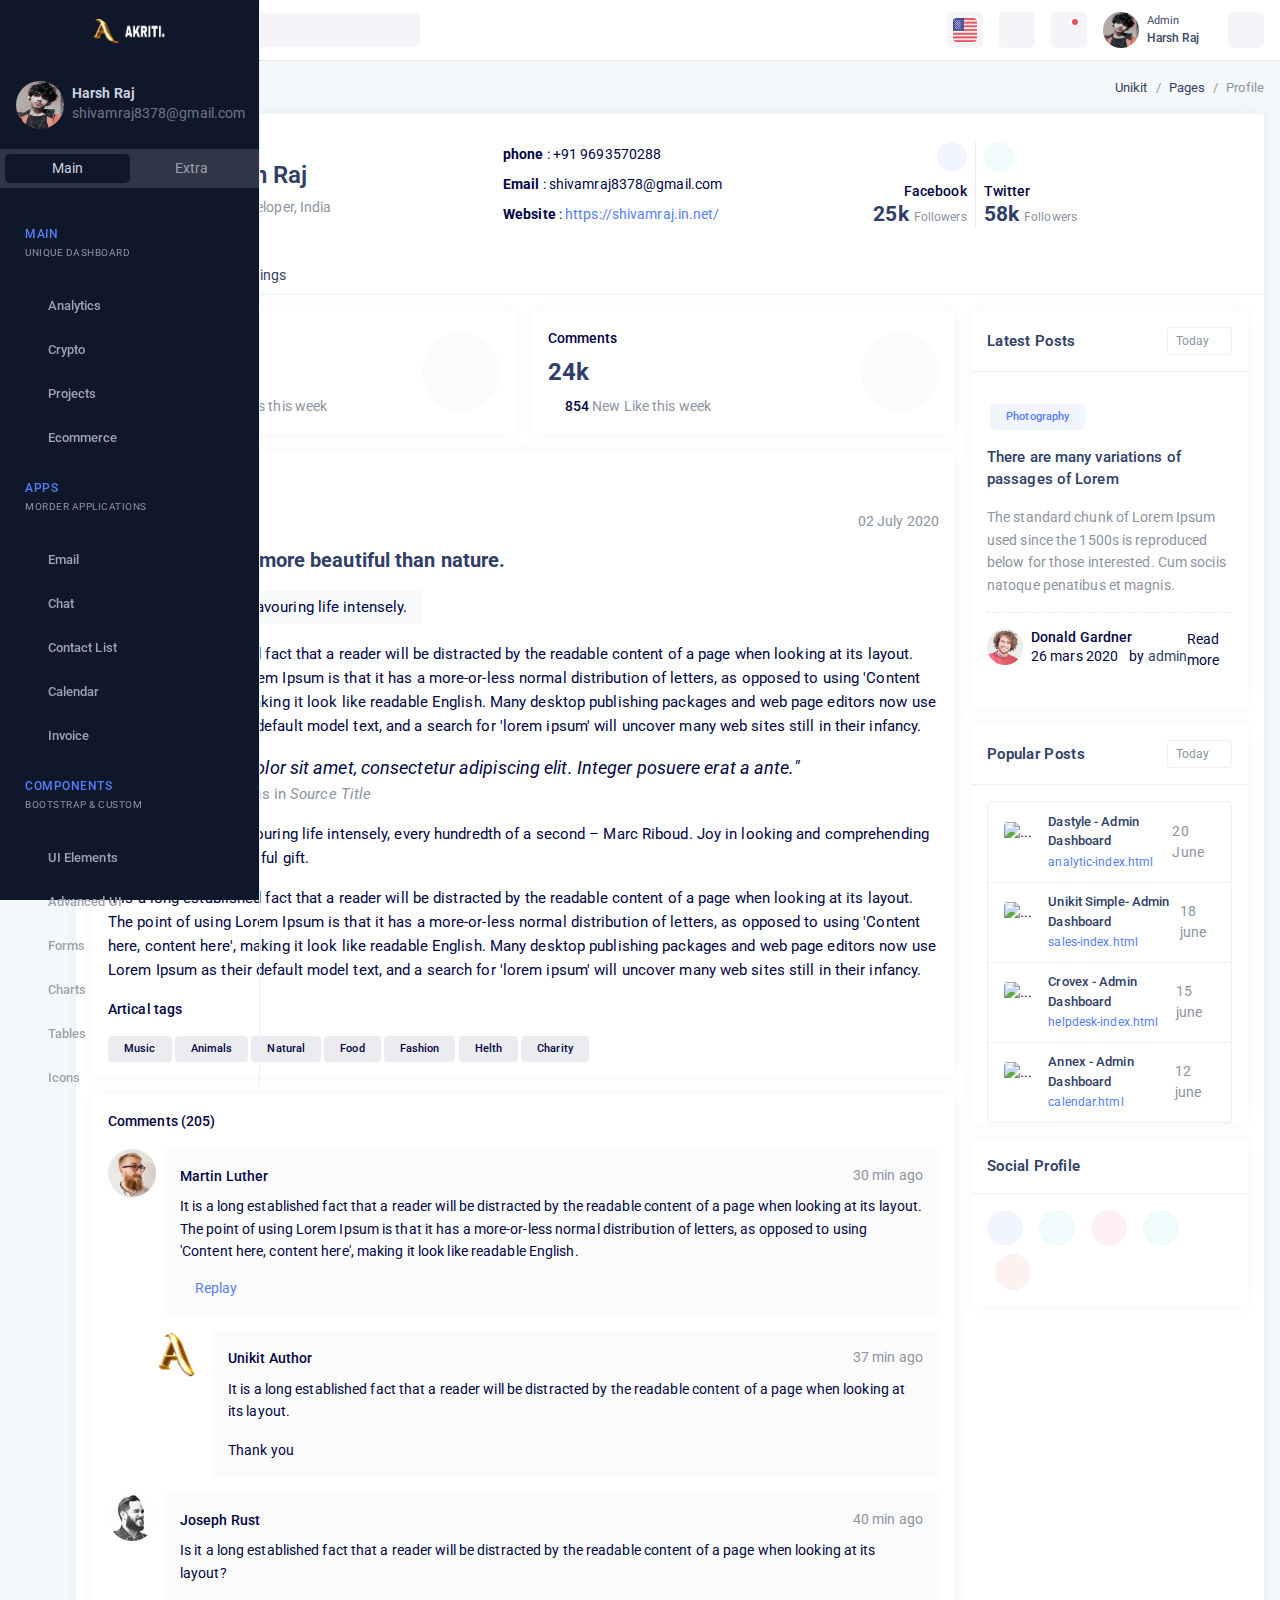
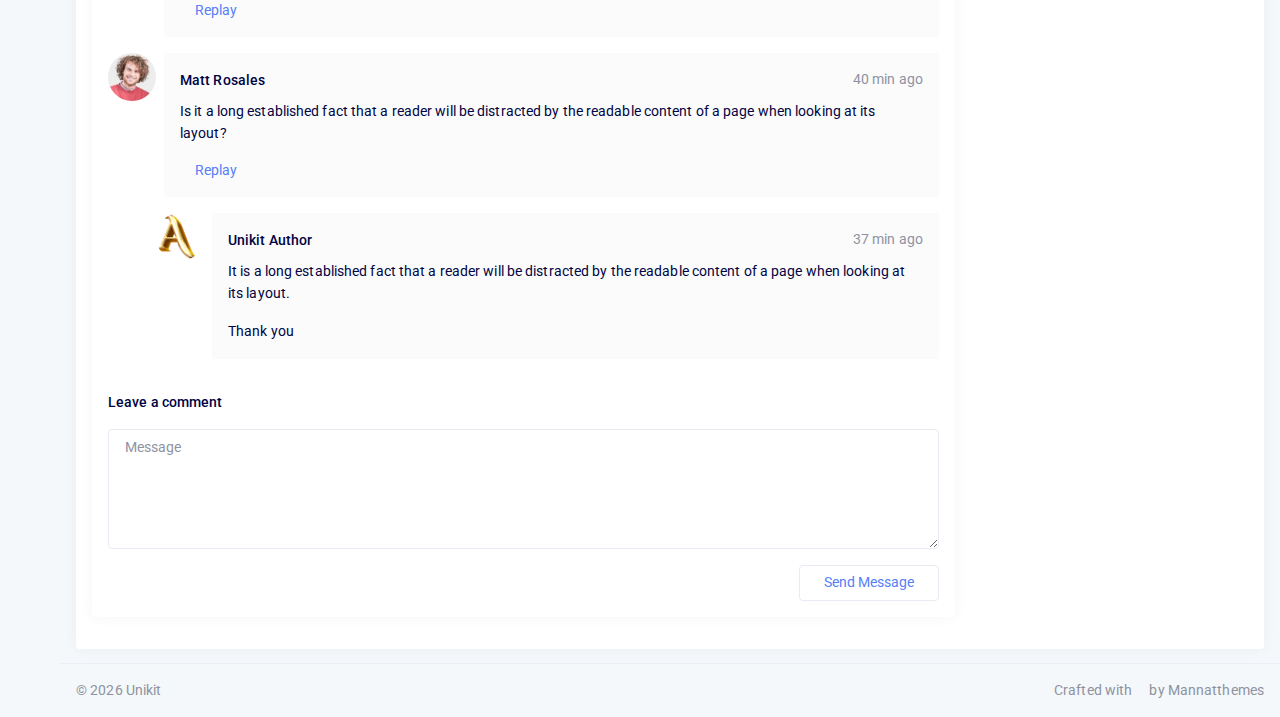
==== commit 3f614069: "Database Added" ====
--- a/dashboard/pages-profile.html
+++ b/dashboard/pages-profile.html
@@ -6,7 +6,7 @@
         
 
         <meta charset="utf-8" />
-                <title>Unikit - Admin & Dashboard Template</title>
+                <title>Admin Dashbaord</title>
                 <meta name="viewport" content="width=device-width, initial-scale=1, shrink-to-fit=no">
                 <meta content="Premium Multipurpose Admin & Dashboard Template" name="description" />
                 <meta content="" name="author" />
@@ -47,8 +47,8 @@
                 <span class="online-icon position-absolute end-0"><i class="mdi mdi-record text-success"></i></span>
             </div>
             <div class="media-body ms-2 user-detail align-self-center">
-                <h5 class="font-14 m-0 fw-bold">Mr. Michael Hill </h5>  
-                <p class="opacity-50 mb-0">michael.hill@exemple.com</p>          
+                <h5 class="font-14 m-0 fw-bold">Harsh Raj </h5>  
+                <p class="opacity-50 mb-0">shivamraj8378@gmail.com</p>          
             </div>                    
         </div>
         <div class="border-end">
@@ -554,7 +554,7 @@
                             <div class="update-msg text-center position-relative">
                                 <button type="button" class="btn-close position-absolute end-0 me-2" aria-label="Close"></button>
                                 <img src="assets/images/speaker-light.png" alt="" class="" height="110">
-                                <h5 class="mt-0">Mannat Themes</h5>
+                                <h5 class="mt-0">Harsh Raj</h5>
                                 <p class="mb-3">We Design and Develop Clean and High Quality Web Applications</p>
                                 <a href="javascript: void(0);" class="btn btn-outline-warning btn-sm">Upgrade your plan</a>
                             </div>
@@ -762,7 +762,7 @@
                                 <img src="assets/images/users/user-4.jpg" alt="profile-user" class="rounded-circle me-2 thumb-sm" />
                                 <div>
                                     <small class="d-none d-md-block font-11">Admin</small>
-                                    <span class="d-none d-md-block fw-semibold font-12">Maria Gibson <i
+                                    <span class="d-none d-md-block fw-semibold font-12">Harsh Raj <i
                                             class="mdi mdi-chevron-down"></i></span>
                                 </div>
                             </div>
@@ -839,18 +839,18 @@
                                                     </span>
                                                 </div>
                                                 <div class="met-profile_user-detail">
-                                                    <h5 class="met-user-name">Rosa Dodson</h5>                                                        
-                                                    <p class="mb-0 met-user-name-post">UI/UX Designer, India</p>                                                        
+                                                    <h5 class="met-user-name">Harsh Raj</h5>                                                        
+                                                    <p class="mb-0 met-user-name-post">Web Developer, India</p>                                                        
                                                 </div>
                                             </div>                                                
                                         </div><!--end col-->
                                         
                                         <div class="col-lg-4 ms-auto align-self-center">
                                             <ul class="list-unstyled personal-detail mb-0">
-                                                <li class=""><i class="las la-phone mr-2 text-secondary font-22 align-middle"></i> <b> phone </b> : +91 23456 78910</li>
-                                                <li class="mt-2"><i class="las la-envelope text-secondary font-22 align-middle mr-2"></i> <b> Email </b> : mannat.theme@gmail.com</li>
+                                                <li class=""><i class="las la-phone mr-2 text-secondary font-22 align-middle"></i> <b> phone </b> : +91 9693570288</li>
+                                                <li class="mt-2"><i class="las la-envelope text-secondary font-22 align-middle mr-2"></i> <b> Email </b> : shivamraj8378@gmail.com</li>
                                                 <li class="mt-2"><i class="las la-globe text-secondary font-22 align-middle mr-2"></i> <b> Website </b> : 
-                                                    <a href="https://mannatthemes.com/" class="font-14 text-primary">https://mannatthemes.com/</a> 
+                                                    <a href="https://mannatthemes.com/" class="font-14 text-primary">https://shivamraj.in.net/</a> 
                                                 </li>                                                   
                                             </ul>
                                            
